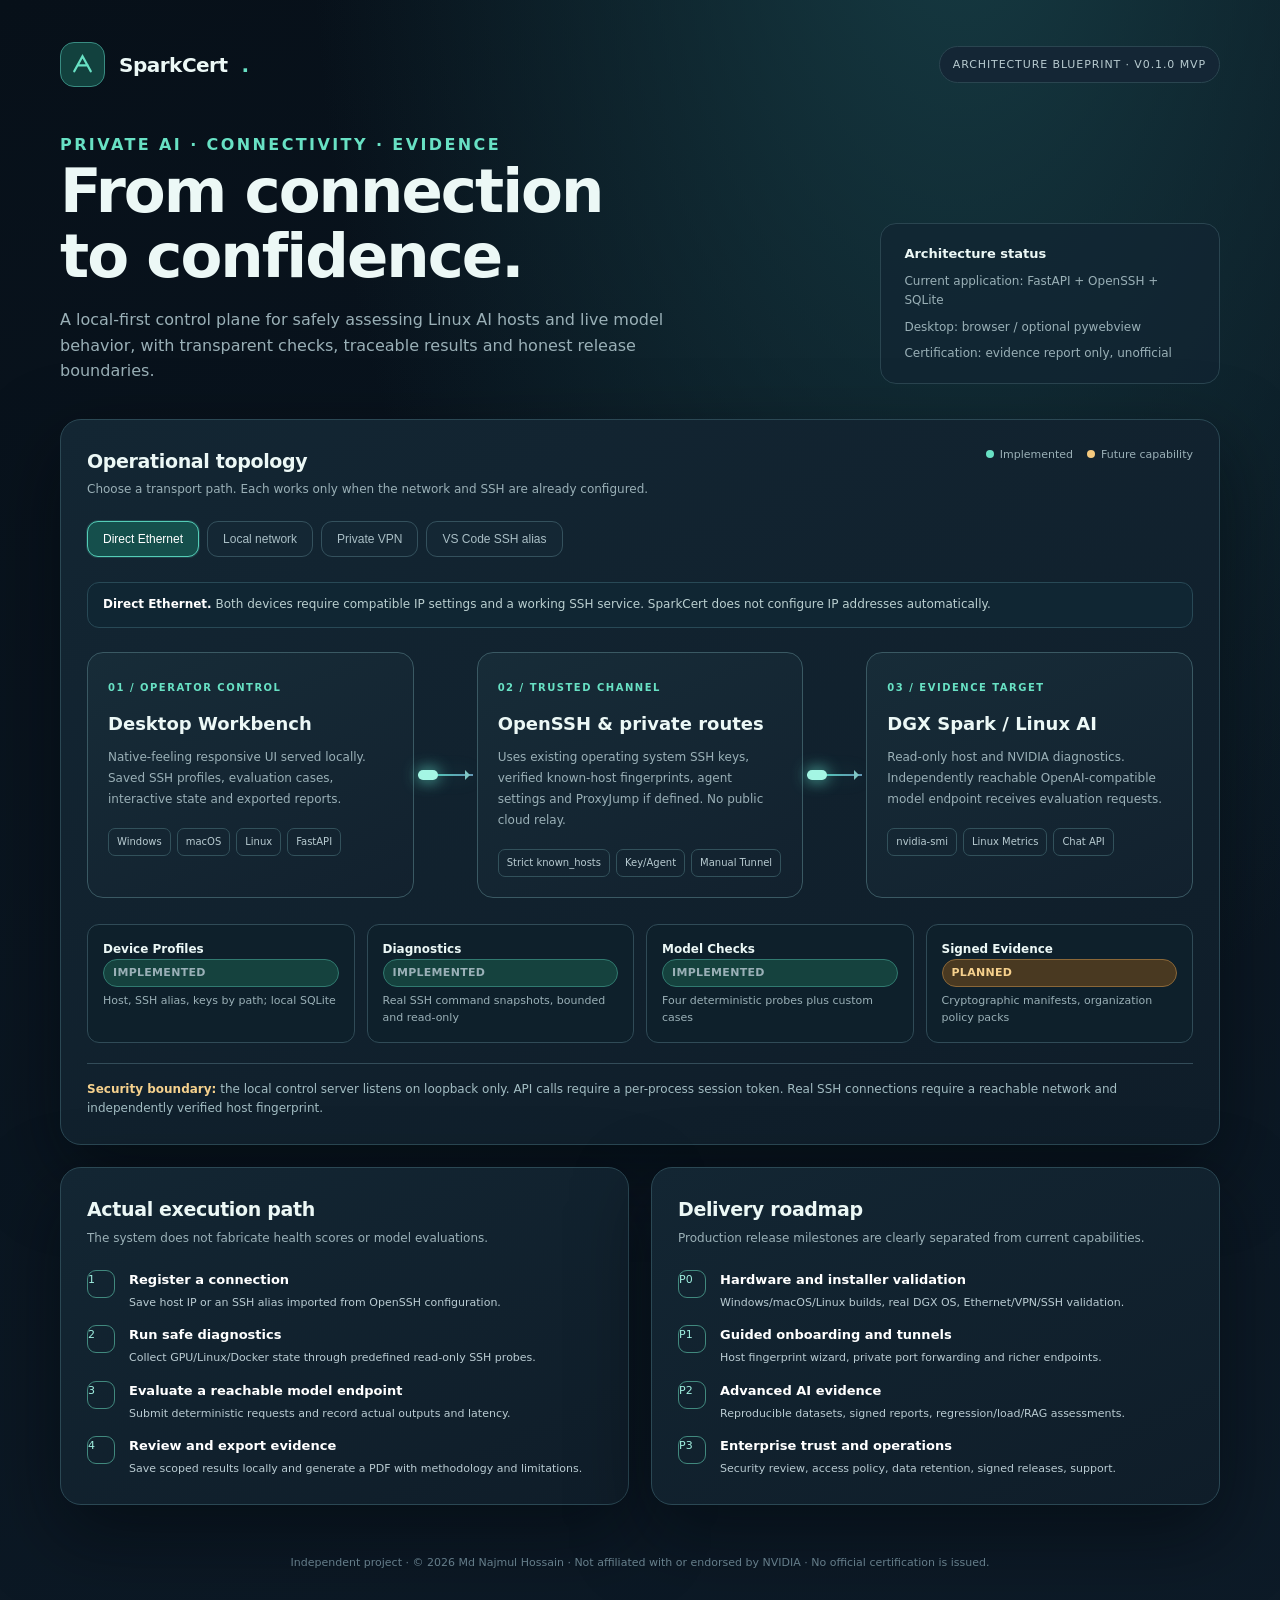
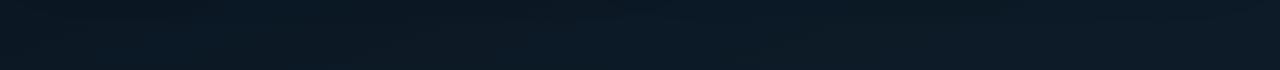
==== docs/ARCHITECTURE.html @ b4eb2056 "Add animated interactive system architecture and update cross-workspace handoff" ====
<!doctype html>
<html lang="en">
<head>
<meta charset="utf-8"><meta name="viewport" content="width=device-width,initial-scale=1"><meta name="color-scheme" content="dark">
<title>SparkCert · Architecture & Delivery Blueprint</title>
<style>
:root{--bg:#09121c;--surface:#111e29;--edge:#2a4550;--text:#ecf8f6;--muted:#9ab0b7;--teal:#68e1c4;--blue:#88afe8;--amber:#f5c97e;--shadow:0 28px 75px #02060980;font-family:Inter,ui-sans-serif,system-ui,-apple-system,BlinkMacSystemFont,"Segoe UI",sans-serif;color:var(--text)}*{box-sizing:border-box}body{margin:0;background:radial-gradient(ellipse at 75% -10%,#163b43 0%,transparent 48%),linear-gradient(160deg,#071019,#0d1b28);min-height:100vh;line-height:1.6}main{max-width:1220px;margin:auto;padding:42px 30px 72px}.top{display:flex;align-items:center;justify-content:space-between;gap:16px;margin-bottom:40px}.brand{display:flex;align-items:center;gap:14px;font-size:20px;font-weight:800;letter-spacing:-.5px}.mark{width:45px;height:45px;border:1px solid #398c82;display:grid;place-items:center;border-radius:14px;background:#12413e;color:var(--teal)}.mark svg{width:27px;height:27px}.version{font-size:11px;letter-spacing:.9px;text-transform:uppercase;border:1px solid var(--edge);background:#142635;border-radius:999px;color:#b8cbd0;padding:9px 13px}.hero{display:grid;grid-template-columns:1.4fr .6fr;align-items:end;gap:28px;margin:45px 0 35px}.eyebrow{color:var(--teal);font-size:12px;font-weight:800;letter-spacing:2.4px;text-transform:uppercase;margin:0 0 11px}h1{font-size:clamp(32px,5vw,61px);line-height:1.07;letter-spacing:-2px;margin:0 0 19px}p{color:var(--muted)}.hero p{font-size:16px;max-width:620px;margin:0}.hero-meta{background:#122633bb;border:1px solid var(--edge);padding:20px 23px;border-radius:16px;display:grid;gap:7px}.hero-meta strong{font-size:13px}.hero-meta span{color:var(--muted);font-size:12px}.panel{border:1px solid #2b4854;background:linear-gradient(155deg,#132633,#0f1d29);box-shadow:var(--shadow);border-radius:21px;padding:26px;margin-bottom:22px}.panel-title{display:flex;align-items:flex-start;justify-content:space-between;gap:20px;margin-bottom:22px}.panel-title h2{margin:0;font-size:19px;letter-spacing:-.35px}.panel-title p{margin:4px 0 0;font-size:12px}.legend{display:flex;align-items:center;gap:14px;flex-wrap:wrap;font-size:11px;color:var(--muted)}.legend i{width:8px;height:8px;border-radius:50%;display:inline-block;margin-right:6px;background:var(--teal)}.legend .planned i{background:var(--amber)}.routes{display:flex;gap:8px;flex-wrap:wrap;margin-bottom:25px}.route{background:#142734;color:#aabfc6;border:1px solid #34515d;padding:10px 15px;border-radius:11px;font-size:12px;cursor:pointer;transition:transform .18s ease,background .18s ease,border .18s ease}.route:hover{transform:translateY(-2px);border-color:#68e1c4}.route.active{background:#154f4c;border-color:#54cdb7;color:#fff;box-shadow:0 0 0 1px #54cdb72b}.route:focus-visible{outline:2px solid var(--teal);outline-offset:3px}.route-summary{border:1px solid #284956;background:#102633;border-radius:12px;padding:12px 15px;color:#bacfd0;font-size:12px;margin-bottom:24px}.route-summary strong{color:#fff}.flow{display:grid;grid-template-columns:1fr 55px 1fr 55px 1fr;align-items:stretch;gap:4px}.node{background:linear-gradient(155deg,#172c38,#12212e);border:1px solid #3a5963;border-radius:16px;padding:20px;min-height:240px;position:relative;transition:transform .25s ease,border-color .25s ease,box-shadow .25s ease}.node:hover{transform:translateY(-4px);border-color:#68e1c488;box-shadow:0 15px 35px #0003}.node .num{font-size:10px;color:var(--teal);letter-spacing:1.5px;font-weight:800}.node h3{margin:12px 0 8px;font-size:18px}.node p{font-size:12px;line-height:1.75;margin:0}.node .chips{display:flex;flex-wrap:wrap;gap:6px;margin-top:18px}.chip{border:1px solid #32515b;padding:5px 8px;font-size:10px;border-radius:7px;color:#b8cbd1}.connector{align-self:center;position:relative;height:2px;background:linear-gradient(90deg,#4bd2b6,#6498b5);box-shadow:0 0 20px #4bd2b64b}.connector::after{content:'';position:absolute;right:-2px;top:-4px;border:5px solid transparent;border-left-color:#80c7c4}.connector b{position:absolute;top:-4px;left:0;width:20px;height:10px;border-radius:6px;background:#a4f6e4;box-shadow:0 0 16px #63dcc6;animation:packet 3.6s ease-in-out infinite}.connector:nth-of-type(4) b{animation-delay:1.4s}@keyframes packet{0%{left:0;opacity:0}15%{opacity:1}75%{opacity:1}100%{left:calc(100% - 18px);opacity:0}}.stack{margin-top:26px;display:grid;grid-template-columns:repeat(4,1fr);gap:12px}.mini{background:#0e202b;border:1px solid #304b57;border-radius:12px;padding:15px}.mini b{display:block;font-size:12px;margin-bottom:5px}.mini span{display:block;font-size:11px;color:var(--muted)}.status{display:inline-block;letter-spacing:.3px;font-size:10px;border-radius:99px;padding:4px 9px;border:1px solid #317a70;background:#15423e;color:#9cead6}.status.future{background:#493921;border-color:#8a6738;color:#f6d18d}.two{display:grid;grid-template-columns:1fr 1fr;gap:22px}.steps{margin:0;padding:0;list-style:none;display:grid;gap:14px}.steps li{display:flex;gap:14px;font-size:13px;color:#b9cbd2}.step-n{flex:0 0 28px;height:28px;display:grid;place-items:center;border-radius:9px;border:1px solid #41897e;color:#a0efe0;font-size:12px}.steps strong{display:block;color:white;margin-bottom:3px}.steps span{display:block;font-size:11px}.boundary{border-top:1px solid #334c59;margin-top:20px;padding-top:16px;font-size:12px;color:#a3bdc3}.boundary strong{color:#f5d18d}.footer{padding:27px 0;text-align:center;color:#718c99;font-size:11px}.fade{animation:appear .6s cubic-bezier(.2,.8,.2,1) both}@keyframes appear{from{opacity:0;transform:translateY(12px)}to{opacity:1;transform:translateY(0)}}@media(max-width:1040px){.flow{grid-template-columns:1fr}.connector{width:2px;height:36px;margin:0 auto;background:linear-gradient(#4bd2b6,#6498b5)}.connector::after{top:auto;right:-4px;bottom:-5px;border:5px solid transparent;border-top-color:#80c7c4}.connector b{width:10px;height:14px;animation:packetVertical 3s infinite}@keyframes packetVertical{0%{top:0;opacity:0}15%{opacity:1}80%{opacity:1}100%{top:22px;opacity:0}}.node{min-height:0}.stack{grid-template-columns:repeat(2,1fr)}}@media(max-width:700px){main{padding:24px 16px 45px}.top,.hero,.panel-title{display:block}.version{display:inline-block;margin-top:12px}.hero-meta{margin-top:25px}.panel{padding:18px}.two{grid-template-columns:1fr}.stack{grid-template-columns:1fr 1fr}.legend{margin-top:10px}}@media(prefers-reduced-motion:reduce){*,*::before,*::after{animation:none!important;transition:none!important;scroll-behavior:auto!important}}
</style>
</head>
<body><main>
<header class="top"><div class="brand"><span class="mark"><svg viewBox="0 0 36 36" fill="none" stroke="currentColor" stroke-width="3" stroke-linecap="round"><path d="M7 27 18 7l11 20M12 19h13"/></svg></span> SparkCert<span style="color:#68e1c4">.</span></div><span class="version">Architecture blueprint · v0.1.0 MVP</span></header>
<section class="hero fade"><div><p class="eyebrow">Private AI · Connectivity · Evidence</p><h1>From connection<br>to confidence.</h1><p>A local-first control plane for safely assessing Linux AI hosts and live model behavior, with transparent checks, traceable results and honest release boundaries.</p></div><div class="hero-meta"><strong>Architecture status</strong><span>Current application: FastAPI + OpenSSH + SQLite</span><span>Desktop: browser / optional pywebview</span><span>Certification: evidence report only, unofficial</span></div></section>
<section class="panel fade"><div class="panel-title"><div><h2>Operational topology</h2><p>Choose a transport path. Each works only when the network and SSH are already configured.</p></div><div class="legend"><span><i></i>Implemented</span><span class="planned"><i></i>Future capability</span></div></div>
<div class="routes" role="group" aria-label="Connection routes"><button class="route active" data-route="ethernet" aria-pressed="true">Direct Ethernet</button><button class="route" data-route="lan" aria-pressed="false">Local network</button><button class="route" data-route="vpn" aria-pressed="false">Private VPN</button><button class="route" data-route="alias" aria-pressed="false">VS Code SSH alias</button></div>
<div class="route-summary" aria-live="polite"><strong id="route-name">Direct Ethernet.</strong> <span id="route-description">Both devices require compatible IP settings and a working SSH service. SparkCert does not configure IP addresses automatically.</span></div>
<div class="flow">
<div class="node"><span class="num">01 / OPERATOR CONTROL</span><h3>Desktop Workbench</h3><p>Native-feeling responsive UI served locally. Saved SSH profiles, evaluation cases, interactive state and exported reports.</p><div class="chips"><span class="chip">Windows</span><span class="chip">macOS</span><span class="chip">Linux</span><span class="chip">FastAPI</span></div></div>
<div class="connector" aria-hidden="true"><b></b></div>
<div class="node"><span class="num">02 / TRUSTED CHANNEL</span><h3>OpenSSH & private routes</h3><p>Uses existing operating system SSH keys, verified known-host fingerprints, agent settings and ProxyJump if defined. No public cloud relay.</p><div class="chips"><span class="chip">Strict known_hosts</span><span class="chip">Key/Agent</span><span class="chip">Manual Tunnel</span></div></div>
<div class="connector" aria-hidden="true"><b></b></div>
<div class="node"><span class="num">03 / EVIDENCE TARGET</span><h3>DGX Spark / Linux AI</h3><p>Read-only host and NVIDIA diagnostics. Independently reachable OpenAI-compatible model endpoint receives evaluation requests.</p><div class="chips"><span class="chip">nvidia-smi</span><span class="chip">Linux Metrics</span><span class="chip">Chat API</span></div></div></div>
<div class="stack"><div class="mini"><b>Device Profiles <span class="status">IMPLEMENTED</span></b><span>Host, SSH alias, keys by path; local SQLite</span></div><div class="mini"><b>Diagnostics <span class="status">IMPLEMENTED</span></b><span>Real SSH command snapshots, bounded and read-only</span></div><div class="mini"><b>Model Checks <span class="status">IMPLEMENTED</span></b><span>Four deterministic probes plus custom cases</span></div><div class="mini"><b>Signed Evidence <span class="status future">PLANNED</span></b><span>Cryptographic manifests, organization policy packs</span></div></div>
<div class="boundary"><strong>Security boundary:</strong> the local control server listens on loopback only. API calls require a per-process session token. Real SSH connections require a reachable network and independently verified host fingerprint.</div>
</section>
<div class="two"><section class="panel fade"><div class="panel-title"><div><h2>Actual execution path</h2><p>The system does not fabricate health scores or model evaluations.</p></div></div><ol class="steps"><li><span class="step-n">1</span><div><strong>Register a connection</strong><span>Save host IP or an SSH alias imported from OpenSSH configuration.</span></div></li><li><span class="step-n">2</span><div><strong>Run safe diagnostics</strong><span>Collect GPU/Linux/Docker state through predefined read-only SSH probes.</span></div></li><li><span class="step-n">3</span><div><strong>Evaluate a reachable model endpoint</strong><span>Submit deterministic requests and record actual outputs and latency.</span></div></li><li><span class="step-n">4</span><div><strong>Review and export evidence</strong><span>Save scoped results locally and generate a PDF with methodology and limitations.</span></div></li></ol></section>
<section class="panel fade"><div class="panel-title"><div><h2>Delivery roadmap</h2><p>Production release milestones are clearly separated from current capabilities.</p></div></div><ol class="steps"><li><span class="step-n">P0</span><div><strong>Hardware and installer validation</strong><span>Windows/macOS/Linux builds, real DGX OS, Ethernet/VPN/SSH validation.</span></div></li><li><span class="step-n">P1</span><div><strong>Guided onboarding and tunnels</strong><span>Host fingerprint wizard, private port forwarding and richer endpoints.</span></div></li><li><span class="step-n">P2</span><div><strong>Advanced AI evidence</strong><span>Reproducible datasets, signed reports, regression/load/RAG assessments.</span></div></li><li><span class="step-n">P3</span><div><strong>Enterprise trust and operations</strong><span>Security review, access policy, data retention, signed releases, support.</span></div></li></ol></section></div>
<footer class="footer">Independent project · © 2026 Md Najmul Hossain · Not affiliated with or endorsed by NVIDIA · No official certification is issued.</footer>
</main><script>
'use strict';
const routes={ethernet:['Direct Ethernet.','Both devices require compatible IP settings and a working SSH service. SparkCert does not configure IP addresses automatically.'],lan:['Local network.','Connect by routable IP or hostname over a trusted LAN or Wi-Fi network; firewall and SSH access must permit the connection.'],vpn:['Private VPN.','A preconfigured secure VPN such as Tailscale can route to a remote device. SparkCert does not provision a VPN or public relay.'],alias:['VS Code / OpenSSH alias.','Import Host aliases from your existing SSH config. OpenSSH resolves IdentityFile, agents and ProxyJump at connection time.']};
for(const button of document.querySelectorAll('.route'))button.addEventListener('click',()=>{for(const b of document.querySelectorAll('.route')){b.classList.toggle('active',b===button);b.setAttribute('aria-pressed',String(b===button));}const r=routes[button.dataset.route];document.getElementById('route-name').textContent=r[0];document.getElementById('route-description').textContent=r[1];});
</script></body></html>
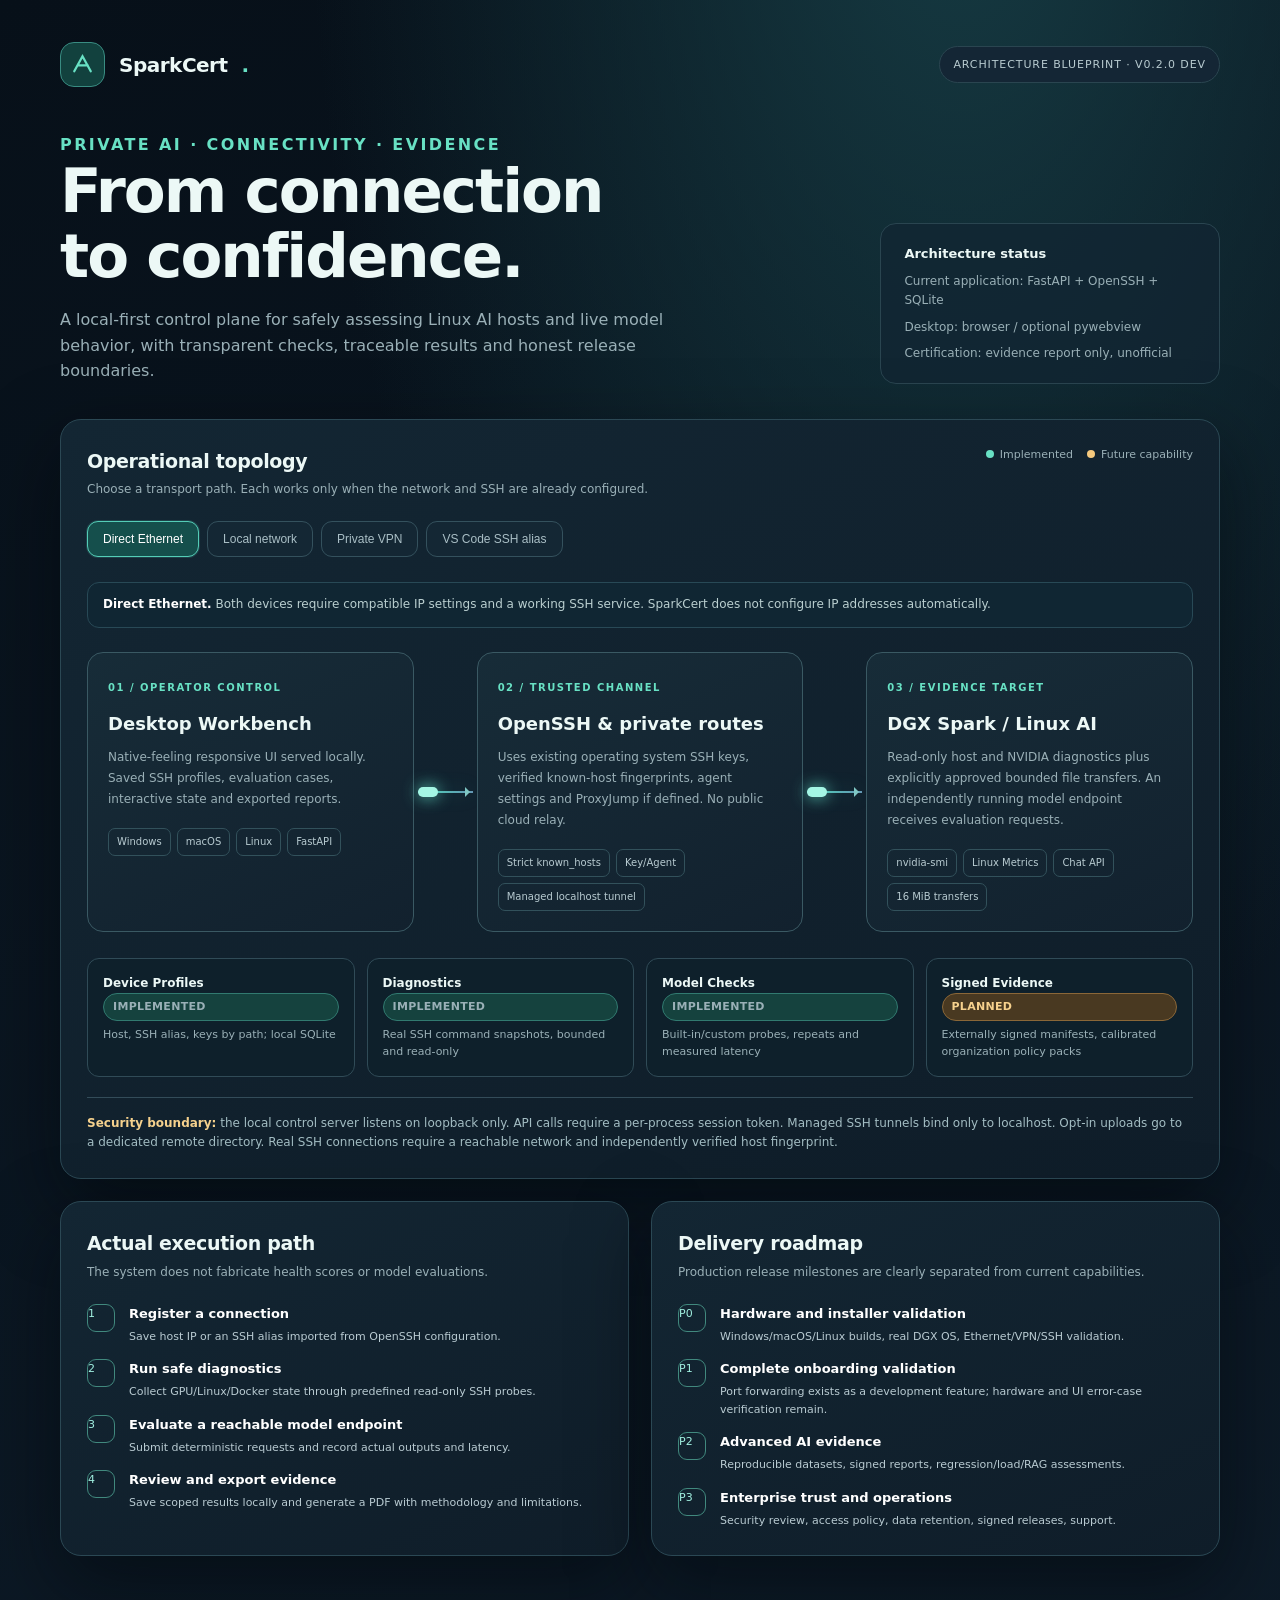
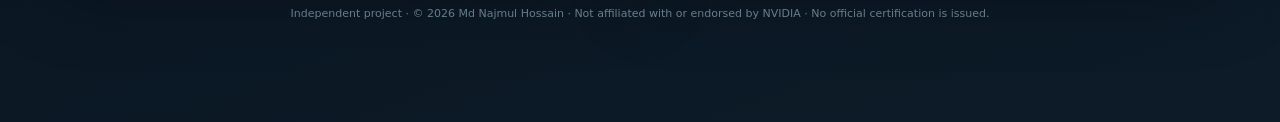
==== commit b43f4f8f: "docs: refresh design and release blueprint for SparkCert v0.2" ====
--- a/docs/ARCHITECTURE.html
+++ b/docs/ARCHITECTURE.html
@@ -8,7 +8,7 @@
 </style>
 </head>
 <body><main>
-<header class="top"><div class="brand"><span class="mark"><svg viewBox="0 0 36 36" fill="none" stroke="currentColor" stroke-width="3" stroke-linecap="round"><path d="M7 27 18 7l11 20M12 19h13"/></svg></span> SparkCert<span style="color:#68e1c4">.</span></div><span class="version">Architecture blueprint · v0.1.0 MVP</span></header>
+<header class="top"><div class="brand"><span class="mark"><svg viewBox="0 0 36 36" fill="none" stroke="currentColor" stroke-width="3" stroke-linecap="round"><path d="M7 27 18 7l11 20M12 19h13"/></svg></span> SparkCert<span style="color:#68e1c4">.</span></div><span class="version">Architecture blueprint · v0.2.0 DEV</span></header>
 <section class="hero fade"><div><p class="eyebrow">Private AI · Connectivity · Evidence</p><h1>From connection<br>to confidence.</h1><p>A local-first control plane for safely assessing Linux AI hosts and live model behavior, with transparent checks, traceable results and honest release boundaries.</p></div><div class="hero-meta"><strong>Architecture status</strong><span>Current application: FastAPI + OpenSSH + SQLite</span><span>Desktop: browser / optional pywebview</span><span>Certification: evidence report only, unofficial</span></div></section>
 <section class="panel fade"><div class="panel-title"><div><h2>Operational topology</h2><p>Choose a transport path. Each works only when the network and SSH are already configured.</p></div><div class="legend"><span><i></i>Implemented</span><span class="planned"><i></i>Future capability</span></div></div>
 <div class="routes" role="group" aria-label="Connection routes"><button class="route active" data-route="ethernet" aria-pressed="true">Direct Ethernet</button><button class="route" data-route="lan" aria-pressed="false">Local network</button><button class="route" data-route="vpn" aria-pressed="false">Private VPN</button><button class="route" data-route="alias" aria-pressed="false">VS Code SSH alias</button></div>
@@ -16,14 +16,14 @@
 <div class="flow">
 <div class="node"><span class="num">01 / OPERATOR CONTROL</span><h3>Desktop Workbench</h3><p>Native-feeling responsive UI served locally. Saved SSH profiles, evaluation cases, interactive state and exported reports.</p><div class="chips"><span class="chip">Windows</span><span class="chip">macOS</span><span class="chip">Linux</span><span class="chip">FastAPI</span></div></div>
 <div class="connector" aria-hidden="true"><b></b></div>
-<div class="node"><span class="num">02 / TRUSTED CHANNEL</span><h3>OpenSSH & private routes</h3><p>Uses existing operating system SSH keys, verified known-host fingerprints, agent settings and ProxyJump if defined. No public cloud relay.</p><div class="chips"><span class="chip">Strict known_hosts</span><span class="chip">Key/Agent</span><span class="chip">Manual Tunnel</span></div></div>
+<div class="node"><span class="num">02 / TRUSTED CHANNEL</span><h3>OpenSSH & private routes</h3><p>Uses existing operating system SSH keys, verified known-host fingerprints, agent settings and ProxyJump if defined. No public cloud relay.</p><div class="chips"><span class="chip">Strict known_hosts</span><span class="chip">Key/Agent</span><span class="chip">Managed localhost tunnel</span></div></div>
 <div class="connector" aria-hidden="true"><b></b></div>
-<div class="node"><span class="num">03 / EVIDENCE TARGET</span><h3>DGX Spark / Linux AI</h3><p>Read-only host and NVIDIA diagnostics. Independently reachable OpenAI-compatible model endpoint receives evaluation requests.</p><div class="chips"><span class="chip">nvidia-smi</span><span class="chip">Linux Metrics</span><span class="chip">Chat API</span></div></div></div>
-<div class="stack"><div class="mini"><b>Device Profiles <span class="status">IMPLEMENTED</span></b><span>Host, SSH alias, keys by path; local SQLite</span></div><div class="mini"><b>Diagnostics <span class="status">IMPLEMENTED</span></b><span>Real SSH command snapshots, bounded and read-only</span></div><div class="mini"><b>Model Checks <span class="status">IMPLEMENTED</span></b><span>Four deterministic probes plus custom cases</span></div><div class="mini"><b>Signed Evidence <span class="status future">PLANNED</span></b><span>Cryptographic manifests, organization policy packs</span></div></div>
-<div class="boundary"><strong>Security boundary:</strong> the local control server listens on loopback only. API calls require a per-process session token. Real SSH connections require a reachable network and independently verified host fingerprint.</div>
+<div class="node"><span class="num">03 / EVIDENCE TARGET</span><h3>DGX Spark / Linux AI</h3><p>Read-only host and NVIDIA diagnostics plus explicitly approved bounded file transfers. An independently running model endpoint receives evaluation requests.</p><div class="chips"><span class="chip">nvidia-smi</span><span class="chip">Linux Metrics</span><span class="chip">Chat API</span><span class="chip">16 MiB transfers</span></div></div></div>
+<div class="stack"><div class="mini"><b>Device Profiles <span class="status">IMPLEMENTED</span></b><span>Host, SSH alias, keys by path; local SQLite</span></div><div class="mini"><b>Diagnostics <span class="status">IMPLEMENTED</span></b><span>Real SSH command snapshots, bounded and read-only</span></div><div class="mini"><b>Model Checks <span class="status">IMPLEMENTED</span></b><span>Built-in/custom probes, repeats and measured latency</span></div><div class="mini"><b>Signed Evidence <span class="status future">PLANNED</span></b><span>Externally signed manifests, calibrated organization policy packs</span></div></div>
+<div class="boundary"><strong>Security boundary:</strong> the local control server listens on loopback only. API calls require a per-process session token. Managed SSH tunnels bind only to localhost. Opt-in uploads go to a dedicated remote directory. Real SSH connections require a reachable network and independently verified host fingerprint.</div>
 </section>
 <div class="two"><section class="panel fade"><div class="panel-title"><div><h2>Actual execution path</h2><p>The system does not fabricate health scores or model evaluations.</p></div></div><ol class="steps"><li><span class="step-n">1</span><div><strong>Register a connection</strong><span>Save host IP or an SSH alias imported from OpenSSH configuration.</span></div></li><li><span class="step-n">2</span><div><strong>Run safe diagnostics</strong><span>Collect GPU/Linux/Docker state through predefined read-only SSH probes.</span></div></li><li><span class="step-n">3</span><div><strong>Evaluate a reachable model endpoint</strong><span>Submit deterministic requests and record actual outputs and latency.</span></div></li><li><span class="step-n">4</span><div><strong>Review and export evidence</strong><span>Save scoped results locally and generate a PDF with methodology and limitations.</span></div></li></ol></section>
-<section class="panel fade"><div class="panel-title"><div><h2>Delivery roadmap</h2><p>Production release milestones are clearly separated from current capabilities.</p></div></div><ol class="steps"><li><span class="step-n">P0</span><div><strong>Hardware and installer validation</strong><span>Windows/macOS/Linux builds, real DGX OS, Ethernet/VPN/SSH validation.</span></div></li><li><span class="step-n">P1</span><div><strong>Guided onboarding and tunnels</strong><span>Host fingerprint wizard, private port forwarding and richer endpoints.</span></div></li><li><span class="step-n">P2</span><div><strong>Advanced AI evidence</strong><span>Reproducible datasets, signed reports, regression/load/RAG assessments.</span></div></li><li><span class="step-n">P3</span><div><strong>Enterprise trust and operations</strong><span>Security review, access policy, data retention, signed releases, support.</span></div></li></ol></section></div>
+<section class="panel fade"><div class="panel-title"><div><h2>Delivery roadmap</h2><p>Production release milestones are clearly separated from current capabilities.</p></div></div><ol class="steps"><li><span class="step-n">P0</span><div><strong>Hardware and installer validation</strong><span>Windows/macOS/Linux builds, real DGX OS, Ethernet/VPN/SSH validation.</span></div></li><li><span class="step-n">P1</span><div><strong>Complete onboarding validation</strong><span>Port forwarding exists as a development feature; hardware and UI error-case verification remain.</span></div></li><li><span class="step-n">P2</span><div><strong>Advanced AI evidence</strong><span>Reproducible datasets, signed reports, regression/load/RAG assessments.</span></div></li><li><span class="step-n">P3</span><div><strong>Enterprise trust and operations</strong><span>Security review, access policy, data retention, signed releases, support.</span></div></li></ol></section></div>
 <footer class="footer">Independent project · © 2026 Md Najmul Hossain · Not affiliated with or endorsed by NVIDIA · No official certification is issued.</footer>
 </main><script>
 'use strict';
